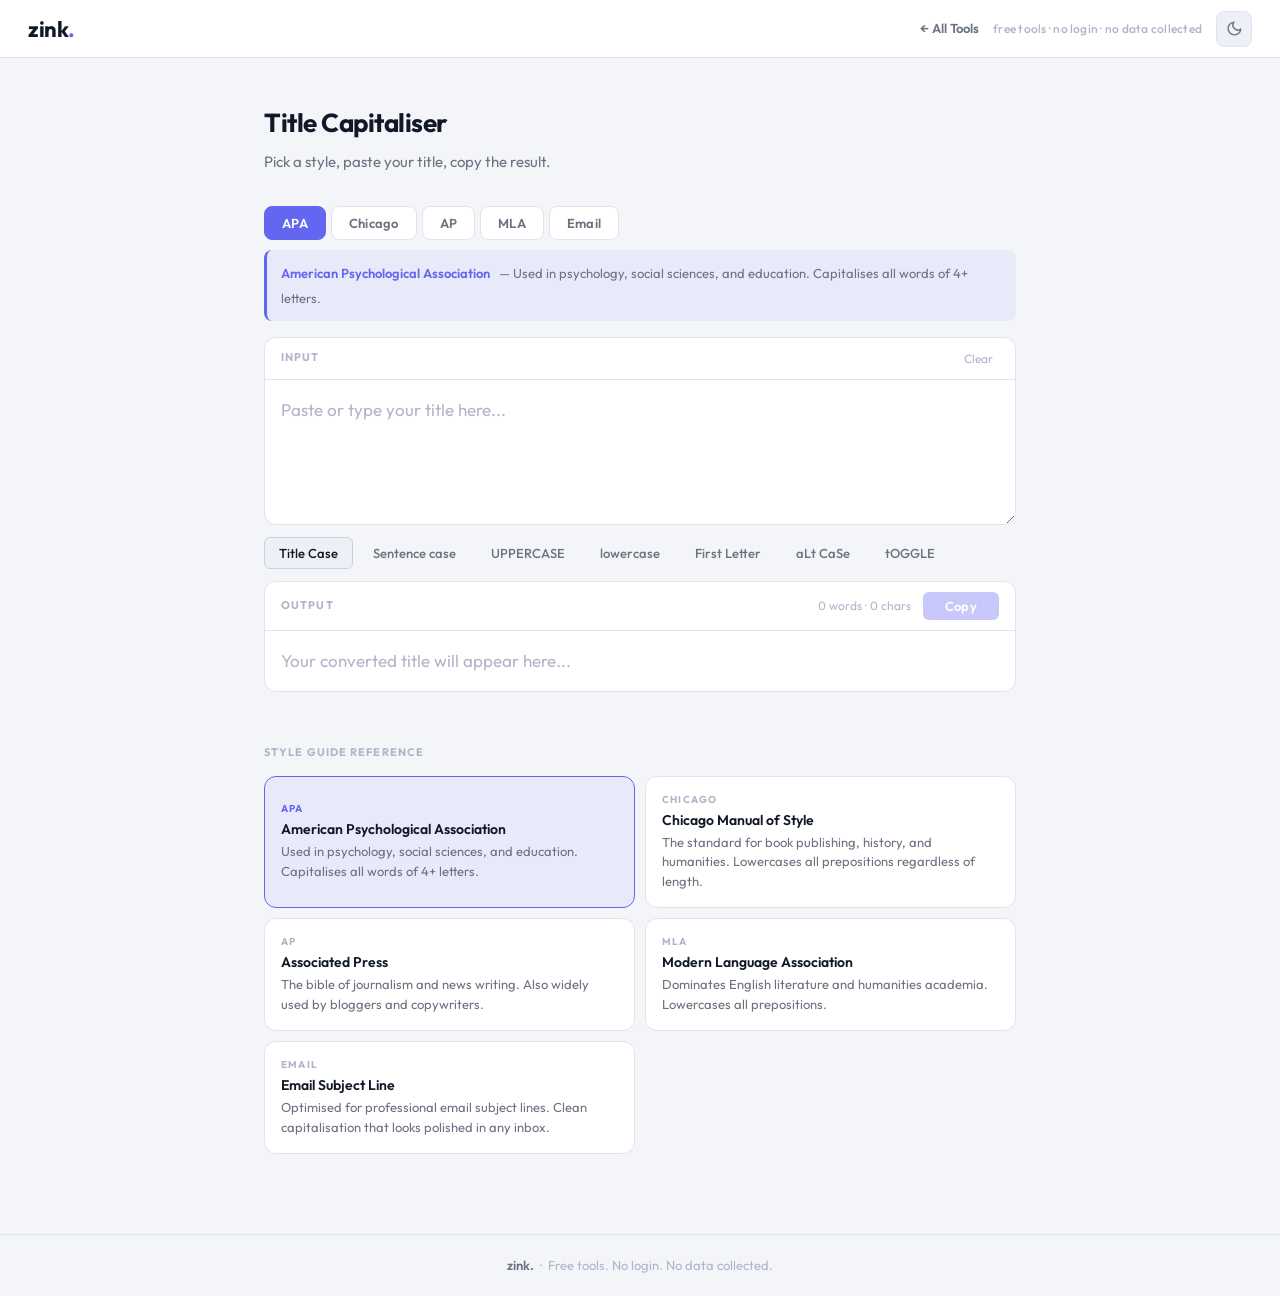
==== capitaliser.html @ 79f0859b "homepage redesign — tool hub with cards" ====
<!DOCTYPE html>
<html lang="en" data-theme="dark">
<head>
  <meta charset="UTF-8" />
  <meta name="viewport" content="width=device-width, initial-scale=1.0" />
  <meta name="description" content="Free title capitalisation tool. APA, Chicago, AP, MLA and Email styles. No login, no data collected." />
  <title>zink. — Title Capitaliser</title>
  <!-- Google Analytics -->
  <script async src="https://www.googletagmanager.com/gtag/js?id=G-XY13QWYYQ4"></script>
  <script>
    window.dataLayer = window.dataLayer || [];
    function gtag(){dataLayer.push(arguments);}
    gtag('js', new Date());
    gtag('config', 'G-XY13QWYYQ4');
  </script>
  <link rel="icon" type="image/svg+xml" href="favicon.svg" />
  <link rel="preconnect" href="https://fonts.googleapis.com" />
  <link rel="preconnect" href="https://fonts.gstatic.com" crossorigin />
  <link href="https://fonts.googleapis.com/css2?family=Outfit:wght@400;500;600;700&display=swap" rel="stylesheet" />
  <link rel="stylesheet" href="css/main.css" />
</head>
<body>

  <!-- ── Header ─────────────────────────────────────────── -->
  <header class="header">
    <a href="/" class="logo">zink<span>.</span></a>
    <div class="header-right">
      <a href="/" style="font-size:13px;font-weight:600;color:var(--text-muted);text-decoration:none;transition:color var(--ease)" onmouseover="this.style.color='var(--text)'" onmouseout="this.style.color='var(--text-muted)'">← All Tools</a>
      <span class="header-tagline">free tools · no login · no data collected</span>
      <button class="theme-btn" id="theme-btn" aria-label="Toggle theme">
        <svg id="icon-sun" width="17" height="17" viewBox="0 0 24 24" fill="none"
             stroke="currentColor" stroke-width="2" stroke-linecap="round" stroke-linejoin="round">
          <circle cx="12" cy="12" r="5"/>
          <line x1="12" y1="1" x2="12" y2="3"/><line x1="12" y1="21" x2="12" y2="23"/>
          <line x1="4.22" y1="4.22" x2="5.64" y2="5.64"/><line x1="18.36" y1="18.36" x2="19.78" y2="19.78"/>
          <line x1="1" y1="12" x2="3" y2="12"/><line x1="21" y1="12" x2="23" y2="12"/>
          <line x1="4.22" y1="19.78" x2="5.64" y2="18.36"/><line x1="18.36" y1="5.64" x2="19.78" y2="4.22"/>
        </svg>
        <svg id="icon-moon" width="17" height="17" viewBox="0 0 24 24" fill="none"
             stroke="currentColor" stroke-width="2" stroke-linecap="round" stroke-linejoin="round"
             style="display:none">
          <path d="M21 12.79A9 9 0 1 1 11.21 3 7 7 0 0 0 21 12.79z"/>
        </svg>
      </button>
    </div>
  </header>

  <!-- ── Main ───────────────────────────────────────────── -->
  <main>

    <div class="tool-header">
      <h1 class="tool-title">Title Capitaliser</h1>
      <p class="tool-subtitle">Pick a style, paste your title, copy the result.</p>
    </div>

    <!-- Style guide tabs -->
    <div class="style-tabs" role="tablist">
      <button class="style-tab" data-style="APA"     role="tab">APA</button>
      <button class="style-tab" data-style="Chicago" role="tab">Chicago</button>
      <button class="style-tab" data-style="AP"      role="tab">AP</button>
      <button class="style-tab" data-style="MLA"     role="tab">MLA</button>
      <button class="style-tab" data-style="Email"   role="tab">Email</button>
    </div>

    <!-- Active style description -->
    <div class="style-desc">
      <span class="style-desc-name" id="style-desc-name"></span>
      <span class="style-desc-text" id="style-desc-text"></span>
    </div>

    <!-- Input -->
    <div class="card">
      <div class="card-label-row">
        <span class="card-label">Input</span>
        <button class="clear-btn" id="clear-btn">Clear</button>
      </div>
      <textarea
        id="input-text"
        placeholder="Paste or type your title here..."
        rows="4"
        spellcheck="false"
        aria-label="Title input"
      ></textarea>
    </div>

    <!-- Case mode buttons -->
    <div class="mode-row" role="group" aria-label="Case mode">
      <button class="mode-btn" data-mode="title"   >Title Case</button>
      <button class="mode-btn" data-mode="sentence">Sentence case</button>
      <button class="mode-btn" data-mode="upper"   >UPPERCASE</button>
      <button class="mode-btn" data-mode="lower"   >lowercase</button>
      <button class="mode-btn" data-mode="first"   >First Letter</button>
      <button class="mode-btn" data-mode="alt"     >aLt CaSe</button>
      <button class="mode-btn" data-mode="toggle"  >tOGGLE</button>
    </div>

    <!-- Output -->
    <div class="card">
      <div class="card-label-row">
        <span class="card-label">Output</span>
        <div class="output-meta">
          <span class="word-count" id="word-count">0 words · 0 chars</span>
          <button class="copy-btn" id="copy-btn" disabled>Copy</button>
        </div>
      </div>
      <div id="output-text" aria-live="polite">
        Your converted title will appear here...
      </div>
    </div>

    <!-- Style guide reference -->
    <section class="ref-section">
      <p class="ref-heading">Style Guide Reference</p>
      <div class="ref-grid">

        <button class="ref-card" data-style="APA">
          <span class="ref-card-id">APA</span>
          <div class="ref-card-name">American Psychological Association</div>
          <div class="ref-card-desc">Used in psychology, social sciences, and education. Capitalises all words of 4+ letters.</div>
        </button>

        <button class="ref-card" data-style="Chicago">
          <span class="ref-card-id">Chicago</span>
          <div class="ref-card-name">Chicago Manual of Style</div>
          <div class="ref-card-desc">The standard for book publishing, history, and humanities. Lowercases all prepositions regardless of length.</div>
        </button>

        <button class="ref-card" data-style="AP">
          <span class="ref-card-id">AP</span>
          <div class="ref-card-name">Associated Press</div>
          <div class="ref-card-desc">The bible of journalism and news writing. Also widely used by bloggers and copywriters.</div>
        </button>

        <button class="ref-card" data-style="MLA">
          <span class="ref-card-id">MLA</span>
          <div class="ref-card-name">Modern Language Association</div>
          <div class="ref-card-desc">Dominates English literature and humanities academia. Lowercases all prepositions.</div>
        </button>

        <button class="ref-card" data-style="Email">
          <span class="ref-card-id">Email</span>
          <div class="ref-card-name">Email Subject Line</div>
          <div class="ref-card-desc">Optimised for professional email subject lines. Clean capitalisation that looks polished in any inbox.</div>
        </button>

      </div>
    </section>

  </main>

  <!-- ── Footer ─────────────────────────────────────────── -->
  <footer>
    <span class="logo-text">zink</span><span class="logo-dot">.</span>
    &nbsp;·&nbsp; Free tools. No login. No data collected.
  </footer>

  <!-- Scripts: logic first, then UI wiring -->
  <script src="js/tools/capitalizer.js"></script>
  <script src="js/app.js"></script>

</body>
</html>
---- css/main.css ----
/* ── Reset ─────────────────────────────────────────────── */
*, *::before, *::after { box-sizing: border-box; margin: 0; padding: 0; }

/* ── Theme variables ───────────────────────────────────── */
:root {
  --bg:           #0f1117;
  --surface:      #1a1d27;
  --surface2:     #22263a;
  --border:       #2a2d3a;
  --border2:      #363a50;
  --text:         #f0f0f5;
  --text-muted:   #8b8fa8;
  --text-faint:   #4a4e68;
  --accent:       #6366f1;
  --accent-hover: #4f52d9;
  --accent-dim:   rgba(99,102,241,0.12);
  --success:      #22c55e;
  --radius:       12px;
  --radius-sm:    8px;
  --radius-xs:    6px;
  --font:         'Outfit', sans-serif;
  --ease:         0.16s ease;
}

[data-theme="light"] {
  --bg:           #f4f5f9;
  --surface:      #ffffff;
  --surface2:     #eef0f7;
  --border:       #e2e4ed;
  --border2:      #cdd0e0;
  --text:         #111827;
  --text-muted:   #6b7280;
  --text-faint:   #b0b4c8;
  --accent-dim:   rgba(99,102,241,0.08);
}

/* ── Base ──────────────────────────────────────────────── */
html { font-size: 16px; -webkit-font-smoothing: antialiased; }

body {
  font-family: var(--font);
  background: var(--bg);
  color: var(--text);
  min-height: 100vh;
  display: flex;
  flex-direction: column;
  transition: background var(--ease), color var(--ease);
  line-height: 1.6;
}

::selection { background: var(--accent); color: #fff; }
::-webkit-scrollbar { width: 5px; }
::-webkit-scrollbar-track { background: transparent; }
::-webkit-scrollbar-thumb { background: var(--border2); border-radius: 3px; }

/* ── Header ────────────────────────────────────────────── */
.header {
  height: 58px;
  padding: 0 28px;
  display: flex;
  align-items: center;
  justify-content: space-between;
  background: var(--surface);
  border-bottom: 1px solid var(--border);
  position: sticky;
  top: 0;
  z-index: 100;
  transition: background var(--ease), border-color var(--ease);
}

.logo {
  font-size: 22px;
  font-weight: 700;
  letter-spacing: -0.5px;
  user-select: none;
  line-height: 1;
  color: var(--text);
  text-decoration: none;
  transition: color var(--ease);
}
.logo span { color: var(--accent); }

.header-right {
  display: flex;
  align-items: center;
  gap: 14px;
}

.header-tagline {
  font-size: 12px;
  color: var(--text-faint);
  font-weight: 500;
  letter-spacing: 0.02em;
}

.theme-btn {
  width: 36px;
  height: 36px;
  border-radius: var(--radius-sm);
  background: var(--surface2);
  border: 1px solid var(--border);
  color: var(--text-muted);
  cursor: pointer;
  display: flex;
  align-items: center;
  justify-content: center;
  transition: background var(--ease), color var(--ease), border-color var(--ease);
}
.theme-btn:hover { background: var(--border); color: var(--text); }

/* ── Main layout ───────────────────────────────────────── */
main {
  flex: 1;
  max-width: 800px;
  margin: 0 auto;
  width: 100%;
  padding: 44px 24px 80px;
}

/* ── Tool header ───────────────────────────────────────── */
.tool-header { margin-bottom: 32px; }

.tool-title {
  font-size: 26px;
  font-weight: 700;
  letter-spacing: -0.5px;
  color: var(--text);
  margin-bottom: 6px;
}

.tool-subtitle { font-size: 15px; color: var(--text-muted); }

/* ── Style guide tabs ──────────────────────────────────── */
.style-tabs {
  display: flex;
  gap: 5px;
  flex-wrap: wrap;
  margin-bottom: 10px;
}

.style-tab {
  padding: 8px 17px;
  border-radius: var(--radius-sm);
  font-size: 13px;
  font-weight: 600;
  font-family: var(--font);
  cursor: pointer;
  border: 1px solid var(--border);
  background: var(--surface);
  color: var(--text-muted);
  transition: all var(--ease);
  letter-spacing: 0.02em;
}
.style-tab:hover { color: var(--text); border-color: var(--border2); }
.style-tab.active { background: var(--accent); color: #fff; border-color: var(--accent); }

/* ── Style description strip ───────────────────────────── */
.style-desc {
  padding: 10px 14px;
  background: var(--accent-dim);
  border-radius: var(--radius-sm);
  border-left: 3px solid var(--accent);
  margin-bottom: 16px;
  min-height: 40px;
  transition: all var(--ease);
}
.style-desc-name { font-size: 13px; font-weight: 600; color: var(--accent); }
.style-desc-text { font-size: 13px; color: var(--text-muted); margin-left: 6px; }

/* ── Card ──────────────────────────────────────────────── */
.card {
  background: var(--surface);
  border: 1px solid var(--border);
  border-radius: var(--radius);
  overflow: hidden;
  transition: border-color var(--ease), background var(--ease);
}

.card-label-row {
  padding: 10px 16px;
  border-bottom: 1px solid var(--border);
  display: flex;
  align-items: center;
  justify-content: space-between;
  min-height: 42px;
}

.card-label {
  font-size: 11px;
  font-weight: 700;
  color: var(--text-faint);
  letter-spacing: 0.1em;
  text-transform: uppercase;
}

/* ── Textarea ──────────────────────────────────────────── */
#input-text {
  width: 100%;
  padding: 16px;
  background: transparent;
  color: var(--text);
  font-family: var(--font);
  font-size: 17px;
  font-weight: 400;
  line-height: 1.65;
  resize: vertical;
  border: none;
  display: block;
  min-height: 110px;
  transition: color var(--ease);
}
#input-text:focus { outline: none; }
#input-text::placeholder { color: var(--text-faint); }

/* ── Output ────────────────────────────────────────────── */
#output-text {
  padding: 16px;
  font-size: 17px;
  font-weight: 400;
  line-height: 1.65;
  color: var(--text-faint);
  min-height: 60px;
  cursor: pointer;
  word-break: break-word;
  white-space: pre-wrap;
  transition: color var(--ease);
  user-select: text;
}
#output-text.has-content { color: var(--text); }

/* ── Clear btn ─────────────────────────────────────────── */
.clear-btn {
  font-size: 12px;
  color: var(--text-faint);
  background: none;
  border: none;
  cursor: pointer;
  font-family: var(--font);
  padding: 2px 6px;
  border-radius: 4px;
  transition: color var(--ease);
}
.clear-btn:hover { color: var(--text-muted); }

/* ── Case mode buttons ─────────────────────────────────── */
.mode-row {
  display: flex;
  gap: 5px;
  flex-wrap: wrap;
  margin: 12px 0;
}

.mode-btn {
  padding: 7px 14px;
  border-radius: var(--radius-xs);
  font-size: 13px;
  font-weight: 500;
  font-family: var(--font);
  cursor: pointer;
  border: 1px solid transparent;
  background: transparent;
  color: var(--text-muted);
  transition: all var(--ease);
}
.mode-btn:hover { color: var(--text); background: var(--surface); border-color: var(--border); }
.mode-btn.active { color: var(--text); background: var(--surface2); border-color: var(--border2); }

/* ── Output meta row ───────────────────────────────────── */
.output-meta { display: flex; align-items: center; gap: 12px; }

.word-count { font-size: 12px; color: var(--text-faint); }

/* ── Copy button ───────────────────────────────────────── */
.copy-btn {
  padding: 6px 18px;
  border-radius: var(--radius-xs);
  font-size: 13px;
  font-weight: 600;
  font-family: var(--font);
  cursor: pointer;
  border: none;
  background: var(--accent);
  color: #fff;
  transition: background var(--ease), opacity var(--ease);
  min-width: 76px;
  letter-spacing: 0.01em;
}
.copy-btn:hover:not(:disabled) { background: var(--accent-hover); }
.copy-btn:disabled { opacity: 0.35; cursor: default; }
.copy-btn.copied { background: var(--success); }

/* ── Reference cards ───────────────────────────────────── */
.ref-section { margin-top: 52px; }

.ref-heading {
  font-size: 11px;
  font-weight: 700;
  color: var(--text-faint);
  letter-spacing: 0.1em;
  text-transform: uppercase;
  margin-bottom: 14px;
}

.ref-grid {
  display: grid;
  grid-template-columns: repeat(auto-fill, minmax(270px, 1fr));
  gap: 10px;
}

.ref-card {
  background: var(--surface);
  border: 1px solid var(--border);
  border-radius: var(--radius);
  padding: 16px;
  cursor: pointer;
  text-align: left;
  font-family: var(--font);
  transition: border-color var(--ease), background var(--ease);
  width: 100%;
}
.ref-card:hover { border-color: var(--border2); }
.ref-card.active { border-color: var(--accent); background: var(--accent-dim); }

.ref-card-id {
  font-size: 10px;
  font-weight: 700;
  letter-spacing: 0.12em;
  text-transform: uppercase;
  color: var(--text-faint);
  margin-bottom: 5px;
  display: block;
}
.ref-card.active .ref-card-id { color: var(--accent); }

.ref-card-name {
  font-size: 14px;
  font-weight: 600;
  color: var(--text);
  margin-bottom: 4px;
}

.ref-card-desc {
  font-size: 13px;
  color: var(--text-muted);
  line-height: 1.5;
}

/* ── Footer ────────────────────────────────────────────── */
footer {
  border-top: 1px solid var(--border);
  padding: 20px 28px;
  text-align: center;
  font-size: 13px;
  color: var(--text-faint);
  transition: border-color var(--ease);
}
.logo-text { color: var(--text-muted); font-weight: 600; }
.logo-dot  { color: var(--accent); font-weight: 600; }

/* ── Responsive ────────────────────────────────────────── */
@media (max-width: 600px) {
  .header { padding: 0 16px; }
  .header-tagline { display: none; }
  main { padding: 28px 16px 60px; }
  .tool-title { font-size: 22px; }
  #input-text, #output-text { font-size: 15px; }
}
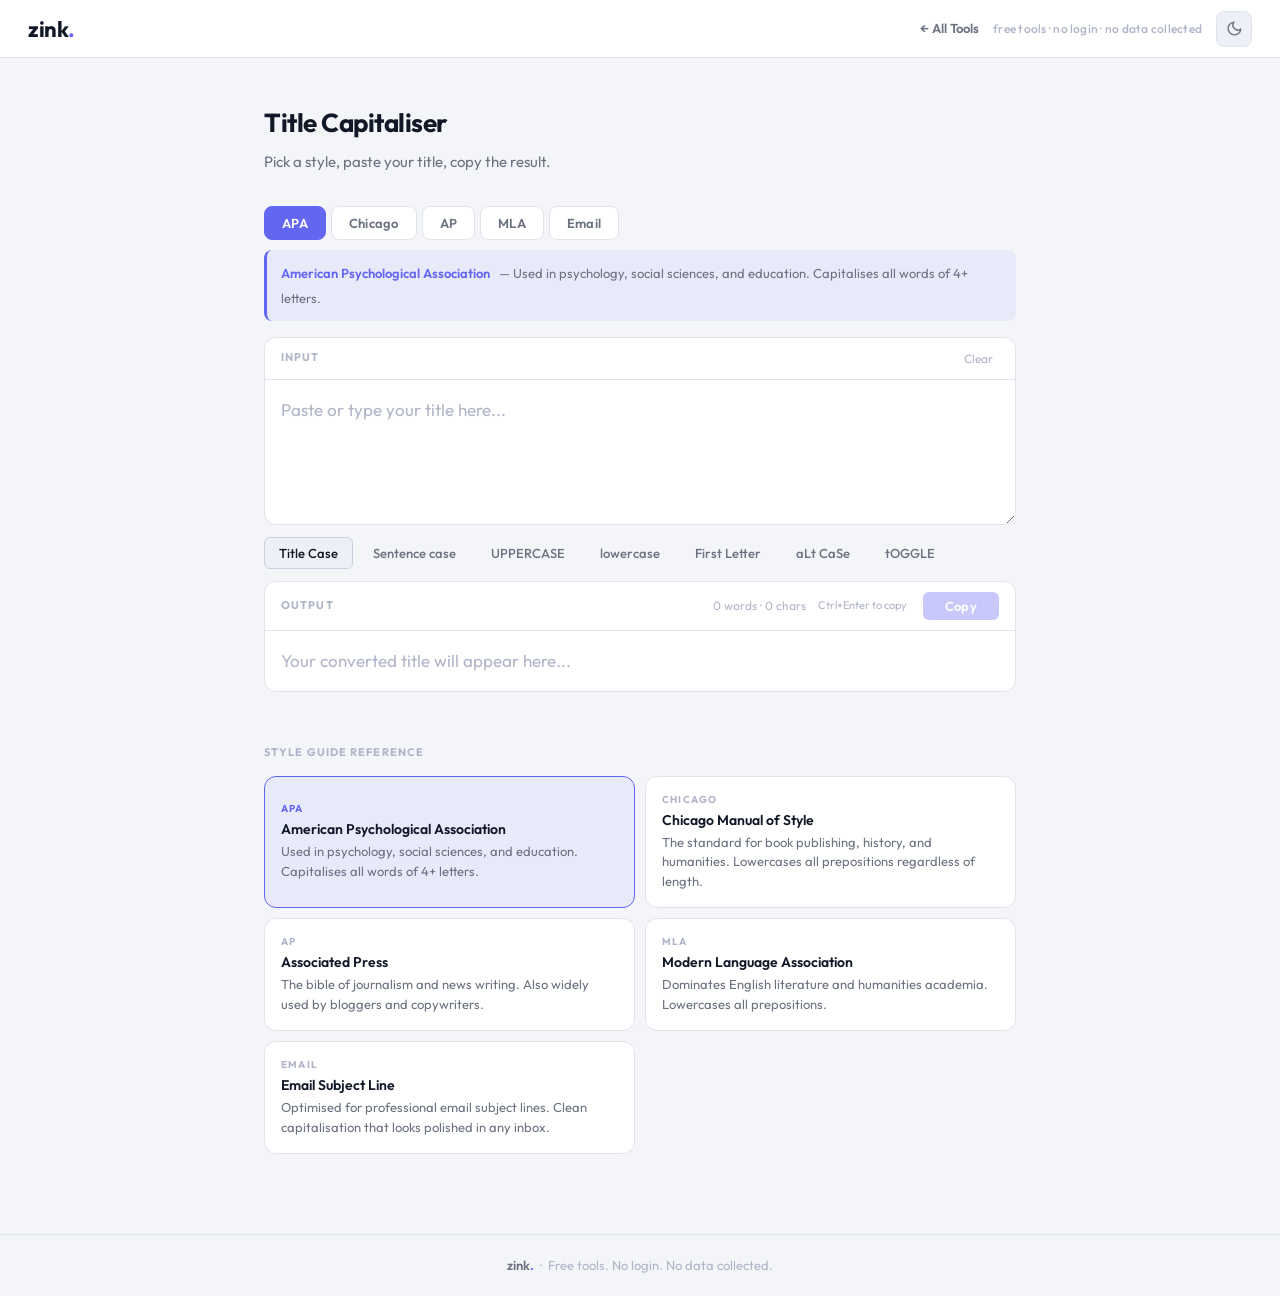
==== commit 88b83eb6: "quick wins — NEW badge, ctrl+enter, output char count, SEO titles, robots tags" ====
--- a/capitaliser.html
+++ b/capitaliser.html
@@ -3,8 +3,9 @@
 <head>
   <meta charset="UTF-8" />
   <meta name="viewport" content="width=device-width, initial-scale=1.0" />
-  <meta name="description" content="Free title capitalisation tool. APA, Chicago, AP, MLA and Email styles. No login, no data collected." />
-  <title>zink. — Title Capitaliser</title>
+  <meta name="description" content="Free title capitalisation tool supporting APA, Chicago, AP, MLA and Email style guides. Sentence case, UPPERCASE, lowercase and more. No login, no data collected." />
+  <meta name="robots" content="index, follow" />
+  <title>Free Title Capitaliser — APA, Chicago, AP, MLA | zink.</title>
   <!-- Google Analytics -->
   <script async src="https://www.googletagmanager.com/gtag/js?id=G-XY13QWYYQ4"></script>
   <script>
@@ -100,6 +101,7 @@
         <span class="card-label">Output</span>
         <div class="output-meta">
           <span class="word-count" id="word-count">0 words · 0 chars</span>
+          <span style="font-size:11px;color:var(--text-faint);margin-right:4px" title="Keyboard shortcut to copy">Ctrl+Enter to copy</span>
           <button class="copy-btn" id="copy-btn" disabled>Copy</button>
         </div>
       </div>
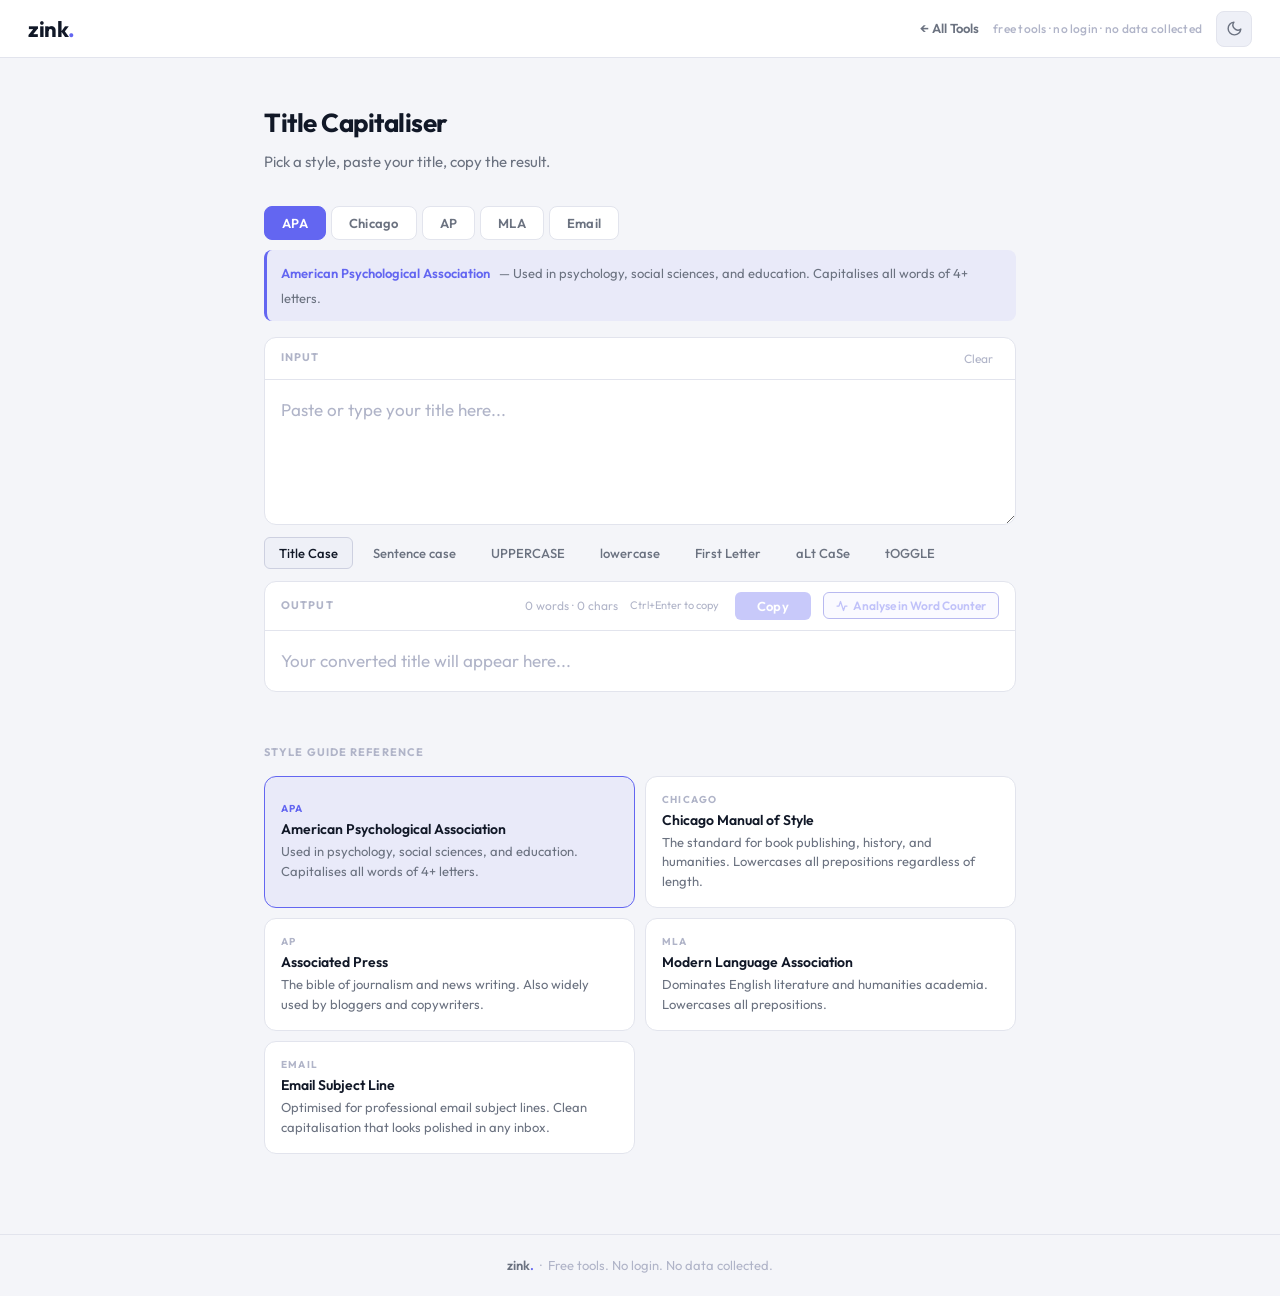
==== commit 48f41de6: "take listing builder offline, add capitaliser → word counter handoff - Mark Listing Builder as tempo" ====
--- a/capitaliser.html
+++ b/capitaliser.html
@@ -6,6 +6,16 @@
   <meta name="description" content="Free title capitalisation tool supporting APA, Chicago, AP, MLA and Email style guides. Sentence case, UPPERCASE, lowercase and more. No login, no data collected." />
   <meta name="robots" content="index, follow" />
   <title>Free Title Capitaliser — APA, Chicago, AP, MLA | zink.</title>
+  <!-- Open Graph -->
+  <meta property="og:type" content="website" />
+  <meta property="og:url" content="https://gotzink.com/capitaliser.html" />
+  <meta property="og:title" content="Free Title Capitaliser — APA, Chicago, AP, MLA" />
+  <meta property="og:description" content="Instantly capitalise titles using APA, Chicago, AP, MLA and Email style guides. Sentence case, UPPERCASE, lowercase and more. Free, no login." />
+  <meta property="og:image" content="https://gotzink.com/og-image.svg" />
+  <meta name="twitter:card" content="summary_large_image" />
+  <meta name="twitter:title" content="Free Title Capitaliser — APA, Chicago, AP, MLA | zink." />
+  <meta name="twitter:description" content="Instantly capitalise titles using APA, Chicago, AP, MLA and Email style guides. Free, no login." />
+  <meta name="twitter:image" content="https://gotzink.com/og-image.svg" />
   <!-- Google Analytics -->
   <script async src="https://www.googletagmanager.com/gtag/js?id=G-XY13QWYYQ4"></script>
   <script>
@@ -19,6 +29,12 @@
   <link rel="preconnect" href="https://fonts.gstatic.com" crossorigin />
   <link href="https://fonts.googleapis.com/css2?family=Outfit:wght@400;500;600;700&display=swap" rel="stylesheet" />
   <link rel="stylesheet" href="css/main.css" />
+  <style>
+    .analyse-btn { padding: 5px 12px; border-radius: var(--radius-xs); font-size: 12px; font-weight: 600; font-family: var(--font); cursor: pointer; border: 1px solid var(--accent-hover); background: var(--accent-dim); color: var(--accent); transition: all var(--ease); display: flex; align-items: center; gap: 5px; white-space: nowrap; }
+    .analyse-btn:hover:not(:disabled) { background: var(--accent); color: #fff; border-color: var(--accent); }
+    .analyse-btn:disabled { opacity: 0.4; cursor: default; }
+    .analyse-btn svg { flex-shrink: 0; }
+  </style>
 </head>
 <body>
 
@@ -103,6 +119,7 @@
           <span class="word-count" id="word-count">0 words · 0 chars</span>
           <span style="font-size:11px;color:var(--text-faint);margin-right:4px" title="Keyboard shortcut to copy">Ctrl+Enter to copy</span>
           <button class="copy-btn" id="copy-btn" disabled>Copy</button>
+          <button class="analyse-btn" id="analyse-btn" disabled><svg width="12" height="12" viewBox="0 0 24 24" fill="none" stroke="currentColor" stroke-width="2.5" stroke-linecap="round" stroke-linejoin="round"><polyline points="22 12 18 12 15 21 9 3 6 12 2 12"/></svg>Analyse in Word Counter</button>
         </div>
       </div>
       <div id="output-text" aria-live="polite">
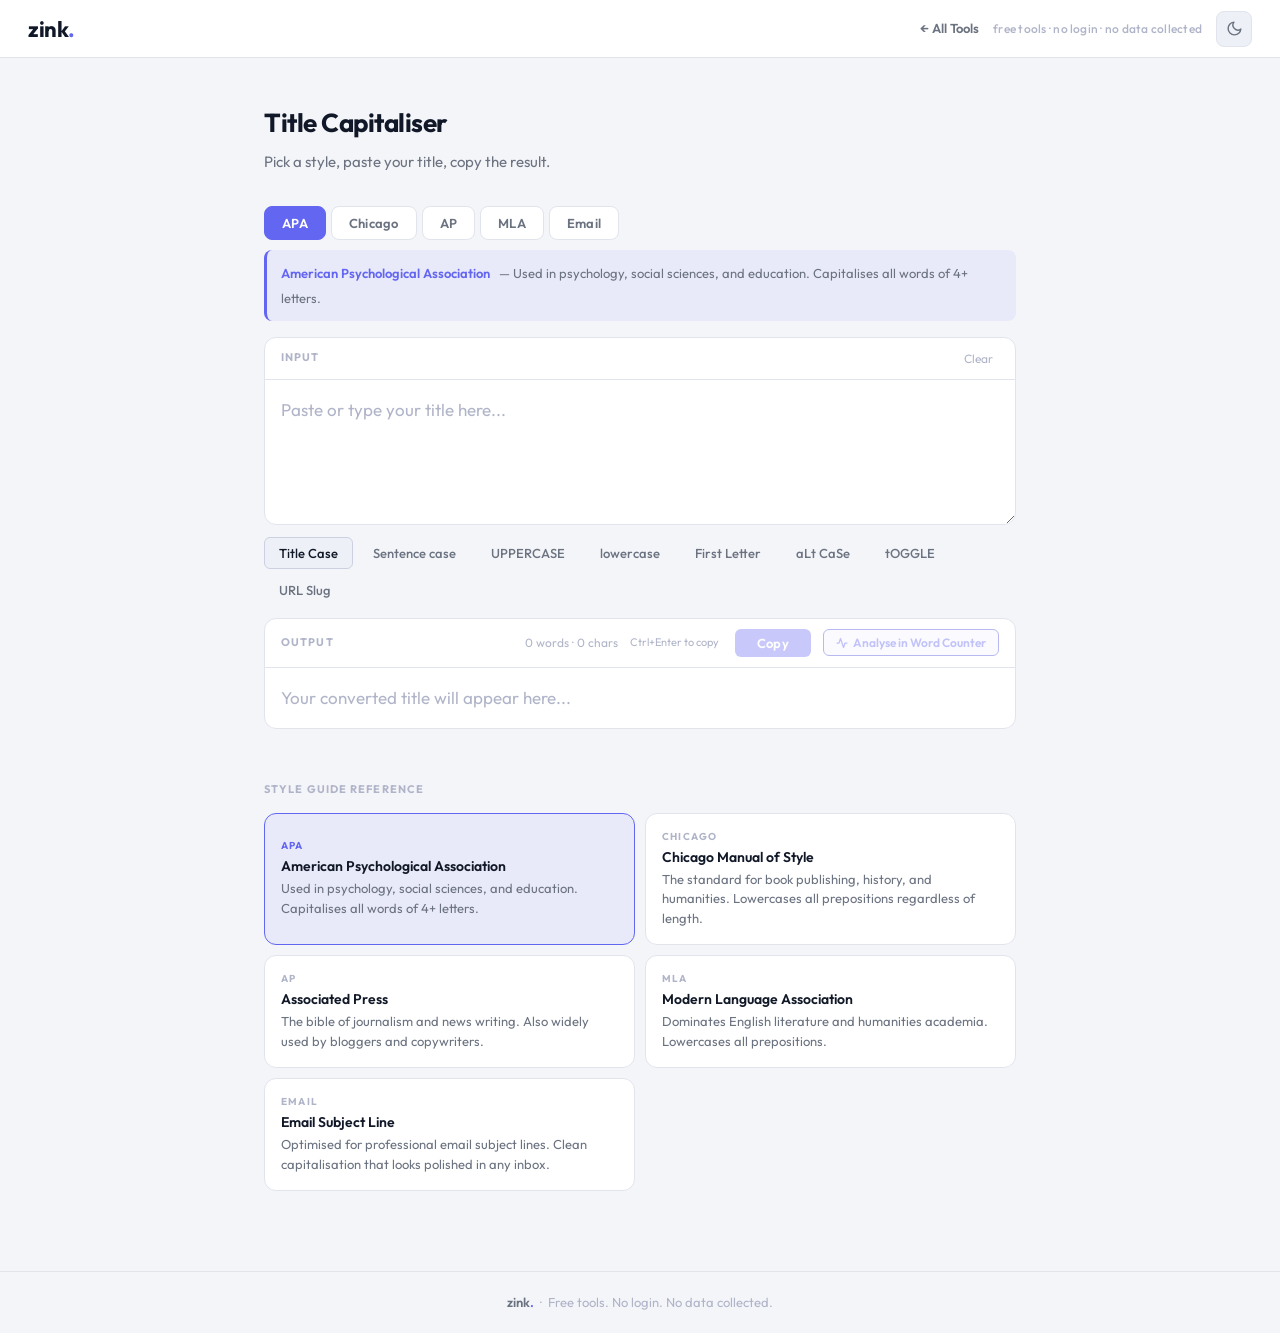
==== commit d1efd3e2: "add 3 new tools, URL slug mode, perf cleanup, and index housekeeping New tools: - YouTube Descriptio" ====
--- a/capitaliser.html
+++ b/capitaliser.html
@@ -34,6 +34,15 @@
     .analyse-btn:hover:not(:disabled) { background: var(--accent); color: #fff; border-color: var(--accent); }
     .analyse-btn:disabled { opacity: 0.4; cursor: default; }
     .analyse-btn svg { flex-shrink: 0; }
+    /* Context strip */
+    .context-strip{display:flex;align-items:center;justify-content:space-between;gap:12px;padding:12px 16px;background:var(--accent-dim);border:1px solid rgba(99,102,241,0.3);border-radius:var(--radius-sm);margin-bottom:20px;animation:slideIn 0.25s ease}
+    @keyframes slideIn{from{opacity:0;transform:translateY(-6px)}to{opacity:1;transform:translateY(0)}}
+    .context-left{display:flex;align-items:center;gap:10px}
+    .context-icon{width:32px;height:32px;border-radius:8px;background:var(--accent);display:flex;align-items:center;justify-content:center;flex-shrink:0}
+    .context-title{font-size:13px;font-weight:700;color:var(--text)}
+    .context-sub{font-size:12px;color:var(--text-muted)}
+    .context-dismiss{background:none;border:none;cursor:pointer;color:var(--text-faint);font-size:20px;line-height:1;padding:4px 6px;border-radius:4px;transition:color var(--ease);font-family:var(--font)}
+    .context-dismiss:hover{color:var(--text)}
   </style>
 </head>
 <body>
@@ -42,7 +51,7 @@
   <header class="header">
     <a href="/" class="logo">zink<span>.</span></a>
     <div class="header-right">
-      <a href="/" style="font-size:13px;font-weight:600;color:var(--text-muted);text-decoration:none;transition:color var(--ease)" onmouseover="this.style.color='var(--text)'" onmouseout="this.style.color='var(--text-muted)'">← All Tools</a>
+      <a href="/" class="back-link">← All Tools</a>
       <span class="header-tagline">free tools · no login · no data collected</span>
       <button class="theme-btn" id="theme-btn" aria-label="Toggle theme">
         <svg id="icon-sun" width="17" height="17" viewBox="0 0 24 24" fill="none"
@@ -65,6 +74,20 @@
   <!-- ── Main ───────────────────────────────────────────── -->
   <main>
 
+    <!-- Context strip — shown when arriving from YouTube Title Optimiser -->
+    <div class="context-strip" id="context-strip" style="display:none">
+      <div class="context-left">
+        <div class="context-icon">
+          <svg width="16" height="16" viewBox="0 0 24 24" fill="none" stroke="white" stroke-width="2.5" stroke-linecap="round" stroke-linejoin="round"><polygon points="5 3 19 12 5 21 5 3"/></svg>
+        </div>
+        <div>
+          <div class="context-title" id="context-title">Sent from YouTube Title Optimiser</div>
+          <div class="context-sub" id="context-sub">Text loaded — pick your style above</div>
+        </div>
+      </div>
+      <button class="context-dismiss" id="context-dismiss" aria-label="Dismiss">×</button>
+    </div>
+
     <div class="tool-header">
       <h1 class="tool-title">Title Capitaliser</h1>
       <p class="tool-subtitle">Pick a style, paste your title, copy the result.</p>
@@ -109,6 +132,7 @@
       <button class="mode-btn" data-mode="first"   >First Letter</button>
       <button class="mode-btn" data-mode="alt"     >aLt CaSe</button>
       <button class="mode-btn" data-mode="toggle"  >tOGGLE</button>
+      <button class="mode-btn" data-mode="slug"    >URL Slug</button>
     </div>
 
     <!-- Output -->
--- a/css/main.css
+++ b/css/main.css
@@ -15,6 +15,11 @@
   --accent-hover: #4f52d9;
   --accent-dim:   rgba(99,102,241,0.12);
   --success:      #22c55e;
+  --success-dim:  rgba(34,197,94,0.1);
+  --warn:         #fbbf24;
+  --warn-dim:     rgba(251,191,36,0.1);
+  --danger:       #ef4444;
+  --danger-dim:   rgba(239,68,68,0.1);
   --radius:       12px;
   --radius-sm:    8px;
   --radius-xs:    6px;
@@ -32,6 +37,9 @@
   --text-muted:   #6b7280;
   --text-faint:   #b0b4c8;
   --accent-dim:   rgba(99,102,241,0.08);
+  --success-dim:  rgba(34,197,94,0.08);
+  --warn-dim:     rgba(251,191,36,0.08);
+  --danger-dim:   rgba(239,68,68,0.08);
 }
 
 /* ── Base ──────────────────────────────────────────────── */
@@ -86,12 +94,21 @@
   gap: 14px;
 }
 
-.header-tagline {
+.header-tagline, .tagline {
   font-size: 12px;
   color: var(--text-faint);
   font-weight: 500;
   letter-spacing: 0.02em;
 }
+
+.back-link {
+  font-size: 13px;
+  font-weight: 600;
+  color: var(--text-muted);
+  text-decoration: none;
+  transition: color var(--ease);
+}
+.back-link:hover { color: var(--text); }
 
 .theme-btn {
   width: 36px;
@@ -360,7 +377,7 @@
 /* ── Responsive ────────────────────────────────────────── */
 @media (max-width: 600px) {
   .header { padding: 0 16px; }
-  .header-tagline { display: none; }
+  .header-tagline, .tagline { display: none; }
   main { padding: 28px 16px 60px; }
   .tool-title { font-size: 22px; }
   #input-text, #output-text { font-size: 15px; }
